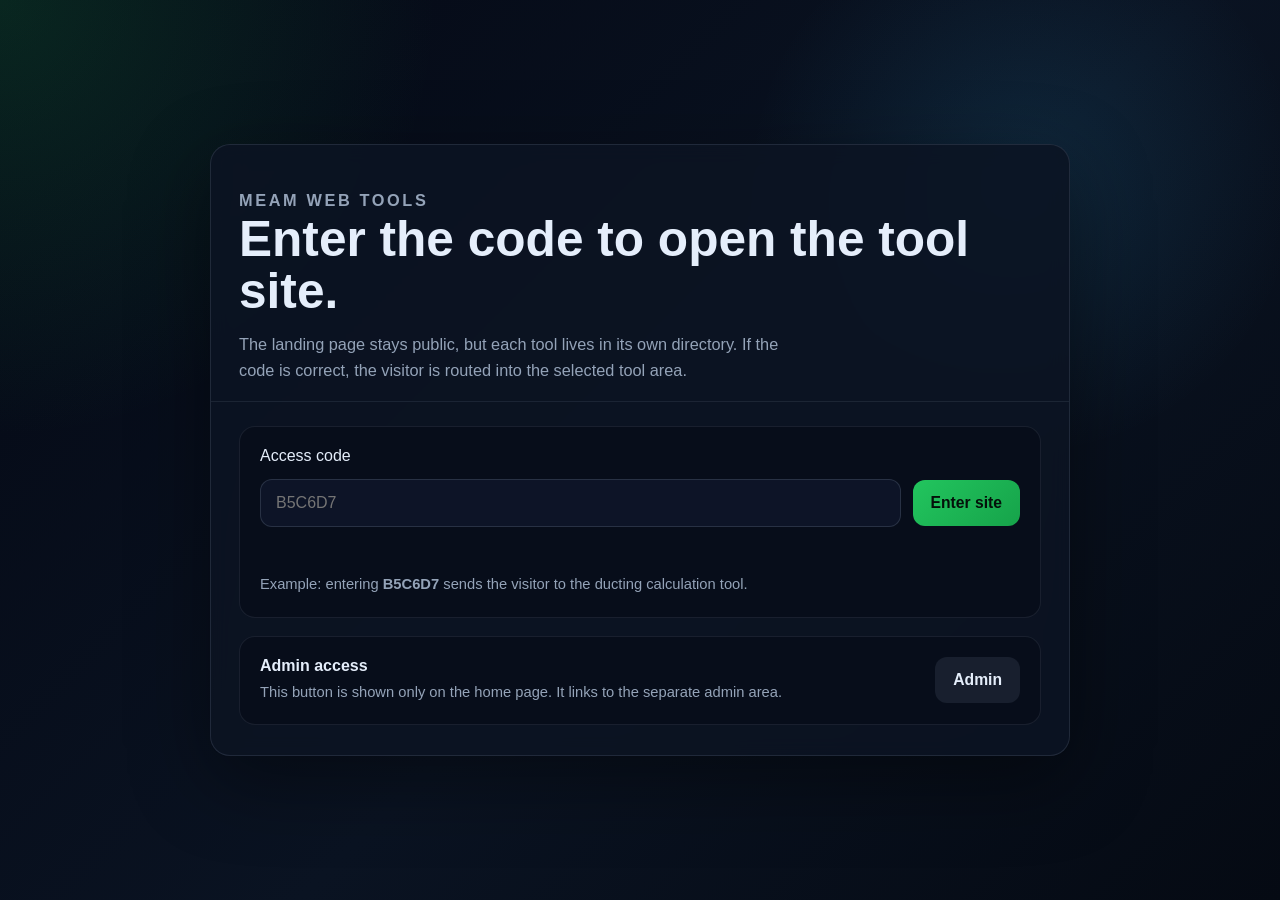
==== tools/ducting-calculation/index.html @ d8ef4f0e "Move inlet estimates to push table" ====
<!doctype html>
<html lang="en">
<head>
  <meta charset="UTF-8" />
  <meta name="viewport" content="width=device-width, initial-scale=1.0" />
  <title>Ducting Calculation | MEAM Web Tools</title>
  <link rel="stylesheet" href="./styles.css" />
</head>
<body>
  <main class="tool-shell" data-app-shell>
    <header class="topbar">
      <div>
        <p class="eyebrow">Industrial magnetron process</p>
        <h1>Ducting Calculation</h1>
      </div>
      <div class="topbar-actions">
        <span class="access-pill" data-access-status>Checking access</span>
        <button class="nav-button" type="button" data-save-calculator>Save</button>
        <button class="nav-button" type="button" data-open-calculator>Open</button>
        <a class="nav-button secondary" href="/">Home</a>
        <a class="nav-button secondary" href="/admin/">Admin</a>
      </div>
    </header>

    <section class="notice" data-access-message>
      Access verification is running.
    </section>

    <section class="workspace-grid" aria-label="Ducting calculation workspace">
      <section class="panel process-panel" aria-labelledby="process-overview-title">
        <div class="panel-header">
          <div>
            <p class="section-label">Live reference</p>
            <h2 id="process-overview-title">Process Overview</h2>
          </div>
          <span class="panel-state">Phase 4</span>
        </div>
        <div class="overview-grid">
          <article class="metric-tile">
            <span class="metric-label">Reference system</span>
            <strong data-default="magnetronCount">200</strong>
            <span>magnetrons</span>
          </article>
          <article class="metric-tile">
            <span class="metric-label">System power</span>
            <strong data-default="systemPowerKw">300</strong>
            <span>kW</span>
          </article>
          <article class="metric-tile">
            <span class="metric-label">Cavity target</span>
            <strong data-default="targetCavityPressurePa">-20</strong>
            <span>Pa</span>
          </article>
          <article class="metric-tile danger">
            <span class="metric-label">Outlet limit</span>
            <strong data-default="maxOutletTemperatureC">50</strong>
            <span>degrees C</span>
          </article>
        </div>
      </section>

      <section class="panel defaults-panel" aria-labelledby="defaults-title">
        <div class="panel-header compact">
          <h2 id="defaults-title">Editable Defaults</h2>
          <button class="small-button" type="button" data-reset-defaults>Reset defaults</button>
        </div>
        <form class="defaults-form" data-defaults-form>
          <label class="input-row">
            <span>Ambient temperature</span>
            <span class="input-control">
              <input data-default-input="ambientTemperatureC" type="number" step="0.1" value="20" />
              <small>degrees C</small>
            </span>
          </label>
          <label class="input-row">
            <span>Outlet temperature limit</span>
            <span class="input-control">
              <input data-default-input="maxOutletTemperatureC" type="number" step="0.1" value="50" />
              <small>degrees C</small>
            </span>
          </label>
          <label class="input-row">
            <span>Target cavity pressure</span>
            <span class="input-control">
              <input data-default-input="targetCavityPressurePa" type="number" step="1" value="-20" />
              <small>Pa</small>
            </span>
          </label>
          <label class="input-row">
            <span>Air density</span>
            <span class="input-control">
              <input data-default-input="airDensityKgM3" type="number" step="0.001" value="1.2" />
              <small>kg/m3</small>
            </span>
          </label>
          <label class="input-row">
            <span>Air heat capacity</span>
            <span class="input-control">
              <input data-default-input="airHeatCapacityKjKgK" type="number" step="0.001" value="1.006" />
              <small>kJ/kgK</small>
            </span>
          </label>
          <label class="input-row">
            <span>Airflow tolerance band</span>
            <span class="input-control">
              <input data-default-input="airflowTolerancePercent" type="number" step="0.5" value="10" />
              <small>%</small>
            </span>
          </label>
          <label class="input-row">
            <span>Outlet fan power default</span>
            <span class="input-control">
              <input data-default-input="extractionFanPowerW" type="number" step="0.1" min="0" value="1850" />
              <small>W/fan</small>
            </span>
          </label>
        </form>
      </section>

      <section class="panel fan-data-panel" aria-labelledby="process-fan-title">
        <div class="panel-header compact">
          <h2 id="process-fan-title">Process Fan Data</h2>
          <div class="panel-actions">
            <button class="small-button" type="button" data-save-process-fan>Save fan</button>
            <button class="small-button" type="button" data-open-process-fan>Open fan</button>
            <span class="panel-state">Chosen fan</span>
          </div>
        </div>
        <form class="defaults-form" data-process-fan-form>
          <label class="input-row wide-form-row">
            <span>Fan model</span>
            <span class="input-control text-control">
              <input data-default-input="processFanModel" type="text" value="IRT/4-450 230/400V50Hz 560/160 VE" />
            </span>
          </label>
          <label class="input-row">
            <span>Workpoint airflow</span>
            <span class="input-control">
              <input data-default-input="processFanWorkpointAirflowM3h" type="number" step="1" min="0" value="2979" />
              <small>m3/h</small>
            </span>
          </label>
          <label class="input-row">
            <span>Static pressure</span>
            <span class="input-control">
              <input data-default-input="processFanStaticPressurePa" type="number" step="1" min="0" value="888" />
              <small>Pa</small>
            </span>
          </label>
          <label class="input-row">
            <span>Input power</span>
            <span class="input-control">
              <input data-default-input="processFanInputPowerKw" type="number" step="0.01" min="0" value="1.85" />
              <small>kW/fan</small>
            </span>
          </label>
          <label class="input-row">
            <span>Nominal frequency</span>
            <span class="input-control">
              <input data-default-input="processFanFrequencyHz" type="number" step="1" min="0" value="50" />
              <small>Hz</small>
            </span>
          </label>
          <label class="input-row">
            <span>Ramp limit</span>
            <span class="input-control">
              <input data-default-input="processFanMaxFrequencyHz" type="number" step="1" min="0" value="60" />
              <small>Hz</small>
            </span>
          </label>
        </form>
      </section>

      <section class="panel magnetron-panel" aria-labelledby="magnetron-title">
        <div class="panel-header compact">
          <h2 id="magnetron-title">Magnetron Cooling Core</h2>
          <span class="panel-state">Phase 4</span>
        </div>
        <div class="cooling-grid">
          <form class="defaults-form" data-magnetron-form>
            <label class="input-row">
              <span>Number of magnetrons</span>
              <span class="input-control">
                <input data-default-input="magnetronCount" type="number" step="1" min="0" value="200" />
                <small>pcs</small>
              </span>
            </label>
            <label class="input-row">
              <span>Fans per magnetron</span>
              <span class="input-control">
                <input data-default-input="fansPerMagnetron" type="number" step="1" min="0" value="1" />
                <small>pcs</small>
              </span>
            </label>
            <label class="input-row">
              <span>Total system power</span>
              <span class="input-control">
                <input data-default-input="systemPowerKw" type="number" step="1" min="0" value="300" />
                <small>kW</small>
              </span>
            </label>
            <label class="input-row important">
              <span>Total heat load to cooling air</span>
              <span class="input-control">
                <input data-default-input="heatLoadKw" type="number" step="1" min="0" value="0" />
                <small>kW</small>
              </span>
            </label>
            <label class="input-row important">
              <span>Calculation mode</span>
              <span class="input-control mode-control">
                <select data-default-input="calculationMode">
                  <option value="validateTarget">Validate target airflow</option>
                  <option value="sizeRequired">Size required airflow</option>
                </select>
              </span>
            </label>
            <label class="input-row">
              <span>Target airflow per magnetron</span>
              <span class="input-control">
                <input data-default-input="targetAirflowPerMagnetronM3h" type="number" step="0.1" min="0" value="57.5" />
                <small>m3/h</small>
              </span>
            </label>
          </form>

          <div class="cooling-results" aria-label="Magnetron cooling results">
            <div class="section-row">
              <strong>Required total magnetron airflow</strong>
              <span><output data-cooling-output="activeTotalAirflowM3h">0</output> m3/h</span>
            </div>
            <div class="section-row">
              <strong>Required airflow per magnetron</strong>
              <span><output data-cooling-output="activeAirflowPerMagnetronM3h">0</output> m3/h</span>
            </div>
            <div class="section-row">
              <strong>Heat load per magnetron (calculated)</strong>
              <span><output data-cooling-output="heatLoadPerMagnetronKw">0</output> kW</span>
            </div>
            <div class="section-row">
              <strong>Total magnetron fan power</strong>
              <span><output data-cooling-output="totalFanPowerKw">0</output> kW</span>
            </div>
            <div class="section-row">
              <strong>Calculated outlet air temperature</strong>
              <span><output data-cooling-output="outletTemperatureC">20</output> degrees C</span>
            </div>
            <div class="section-row" data-required-airflow-row>
              <strong>Required airflow per magnetron</strong>
              <span><output data-cooling-output="requiredAirflowPerMagnetronM3h">0</output> m3/h</span>
            </div>
            <div class="reference-grid" aria-label="Editable fan reference values">
              <label class="input-row compact-row">
                <span>Measured min</span>
                <span class="input-control compact-control">
                  <input data-default-input="measuredFanAirflowMinM3h" type="number" step="0.1" min="0" value="45" />
                  <small>m3/h</small>
                </span>
              </label>
              <label class="input-row compact-row">
                <span>Measured max</span>
                <span class="input-control compact-control">
                  <input data-default-input="measuredFanAirflowMaxM3h" type="number" step="0.1" min="0" value="70" />
                  <small>m3/h</small>
                </span>
              </label>
              <label class="input-row compact-row">
                <span>Restricted flow</span>
                <span class="input-control compact-control">
                  <input data-default-input="restrictedFanAirflowM3h" type="number" step="0.1" min="0" value="50" />
                  <small>m3/h</small>
                </span>
              </label>
              <label class="input-row compact-row wide-row">
                <span>Freeflow rating</span>
                <span class="input-control compact-control">
                  <input data-default-input="fanFreeflowM3h" type="number" step="0.1" min="0" value="198.1" />
                  <small>m3/h</small>
                </span>
              </label>
              <label class="input-row compact-row">
                <span>Power per fan</span>
                <span class="input-control compact-control">
                  <input data-default-input="fanPowerW" type="number" step="0.1" min="0" value="0" />
                  <small>W</small>
                </span>
              </label>
              <label class="input-row compact-row">
                <span>Restriction loss</span>
                <span class="input-control compact-control">
                  <input data-default-input="restrictionPressureLossPa" type="number" step="1" min="0" value="50" />
                  <small>Pa</small>
                </span>
              </label>
              <label class="input-row compact-row">
                <span>Filter holes</span>
                <span class="input-control compact-control">
                  <input data-default-input="restrictionHoleCount" type="number" step="1" min="0" value="40" />
                  <small>pcs</small>
                </span>
              </label>
              <label class="input-row compact-row">
                <span>Hole width</span>
                <span class="input-control compact-control">
                  <input data-default-input="restrictionHoleWidthMm" type="number" step="0.1" min="0" value="9" />
                  <small>mm</small>
                </span>
              </label>
              <label class="input-row compact-row">
                <span>Hole height</span>
                <span class="input-control compact-control">
                  <input data-default-input="restrictionHoleHeightMm" type="number" step="0.1" min="0" value="9" />
                  <small>mm</small>
                </span>
              </label>
            </div>
          </div>
        </div>
      </section>

      <section class="panel push-panel" aria-labelledby="push-title">
        <div class="panel-header compact">
          <h2 id="push-title">Push Inlets</h2>
          <span class="panel-state">Phase 5</span>
        </div>
        <div class="split-grid">
          <form class="defaults-form" data-push-form>
            <label class="input-row">
              <span>Number of push inlets</span>
              <span class="input-control">
                <input data-default-input="pushInletCount" type="number" step="1" min="0" value="3" />
                <small>pcs</small>
              </span>
            </label>
            <label class="input-row">
              <span>Fan data flow @ ref P</span>
              <span class="input-control">
                <input data-default-input="pushAirflowPerInletM3h" data-process-fan-derived="airflow" type="number" step="1" min="0" value="2979" />
                <small>m3/h</small>
              </span>
            </label>
            <label class="input-row">
              <span>Fan data power @ ref P</span>
              <span class="input-control">
                <input data-default-input="pushInletFanPowerW" data-process-fan-derived="power" type="number" step="0.1" min="0" value="1850" />
                <small>W/fan</small>
              </span>
            </label>
            <label class="input-row">
              <span>Fan data pressure</span>
              <span class="input-control">
                <input data-default-input="processFanStaticPressurePa" type="number" step="1" min="0" value="888" />
                <small>Pa</small>
              </span>
            </label>
            <label class="input-row">
              <span>Inlet temperature</span>
              <span class="input-control">
                <input data-default-input="pushInletTemperatureC" type="number" step="0.1" value="20" />
                <small>degrees C</small>
              </span>
            </label>
            <label class="input-row important">
              <span>DeltaP after inlets</span>
              <span class="input-control">
                <input data-default-input="pushInletDeltaPPa" type="number" step="1" value="-5" />
                <small>Pa</small>
              </span>
            </label>
          </form>
          <div class="section-stack" aria-label="Push inlet results">
            <div class="section-row">
              <strong>Fan data total flow</strong>
              <span><output data-push-output="totalPushAirflowM3h">0</output> m3/h</span>
            </div>
            <div class="section-row estimate-row">
              <strong>50 Hz curve flow per fan *</strong>
              <span><output data-push-output="curveFlowPerInletAt50HzM3h">0</output> m3/h</span>
            </div>
            <div class="section-row estimate-row">
              <strong>50 Hz curve capacity *</strong>
              <span><output data-push-output="totalCurvePushAirflowAt50HzM3h">0</output> m3/h</span>
            </div>
            <div class="section-row estimate-row">
              <strong>Needed flow per inlet *</strong>
              <span><output data-cavity-output="indicativeInletFlowPerFanM3h">0</output> m3/h</span>
            </div>
            <div class="section-row estimate-row">
              <strong>Indicative inlet VFD setting *</strong>
              <span><output data-cavity-output="indicativeInletFrequencyHz">0</output> Hz</span>
            </div>
            <div class="section-row estimate-row">
              <strong>Controlled push flow *</strong>
              <span><output data-cavity-output="indicativeInletFlowAtFrequencyM3h">0</output> m3/h</span>
            </div>
            <div class="section-row estimate-row" data-flow-delta-row>
              <strong>Controlled minus magnetron *</strong>
              <span><output data-cavity-output="pushMagnetronFlowDeltaM3h">0</output> m3/h</span>
            </div>
            <div class="section-row">
              <strong>Total push fan power</strong>
              <span><output data-push-output="totalPushFanPowerKw">0</output> kW</span>
            </div>
            <div class="section-row" data-push-pressure-row>
              <strong>Pressure after inlets</strong>
              <span><output data-push-output="pushInletDeltaPPa">-5</output> Pa</span>
            </div>
            <div class="section-row">
              <strong>Inlet temperature</strong>
              <span><output data-push-output="pushInletTemperatureC">20</output> degrees C</span>
            </div>
          </div>
        </div>
      </section>

      <section class="panel cavity-panel" aria-labelledby="cavity-title">
        <div class="panel-header compact">
          <h2 id="cavity-title">Cavity Balance</h2>
          <span class="panel-state">Phase 6</span>
        </div>
        <div class="split-grid">
          <form class="defaults-form" data-cavity-form>
            <label class="input-row important">
              <span>Wanted cavity pressure</span>
              <span class="input-control">
                <input data-default-input="targetCavityPressurePa" type="number" step="1" value="-20" />
                <small>Pa</small>
              </span>
            </label>
            <label class="input-row">
              <span>Cavity length</span>
              <span class="input-control">
                <input data-default-input="cavityLengthM" type="number" step="0.1" min="0" value="20" />
                <small>m</small>
              </span>
            </label>
            <label class="input-row">
              <span>Cavity width</span>
              <span class="input-control">
                <input data-default-input="cavityWidthM" type="number" step="0.1" min="0" value="1.2" />
                <small>m</small>
              </span>
            </label>
            <label class="input-row">
              <span>Cavity height</span>
              <span class="input-control">
                <input data-default-input="cavityHeightM" type="number" step="0.1" min="0" value="0.8" />
                <small>m</small>
              </span>
            </label>
            <label class="input-row important">
              <span>Magnetron air open L</span>
              <span class="input-control">
                <input data-default-input="magnetronAirOpeningLengthM" type="number" step="0.01" min="0" value="1" />
                <small>m</small>
              </span>
            </label>
            <label class="input-row important">
              <span>Magnetron air open W</span>
              <span class="input-control">
                <input data-default-input="magnetronAirOpeningWidthM" type="number" step="0.01" min="0" value="0.2" />
                <small>m</small>
              </span>
            </label>
            <label class="input-row">
              <span>Max opening velocity</span>
              <span class="input-control">
                <input data-default-input="maxMagnetronOpeningVelocityMs" type="number" step="0.1" min="0" value="6" />
                <small>m/s</small>
              </span>
            </label>
          </form>
          <div class="section-stack" aria-label="Cavity balance results">
            <div class="section-row">
              <strong>Serial cavity airflow</strong>
              <span><output data-cavity-output="serialCavityAirflowM3h">0</output> m3/h</span>
            </div>
            <div class="section-row">
              <strong>Magnetron airflow</strong>
              <span><output data-cavity-output="magnetronAirflowM3h">0</output> m3/h</span>
            </div>
            <div class="section-row">
              <strong>Cavity volume</strong>
              <span><output data-cavity-output="cavityVolumeM3">0</output> m3</span>
            </div>
            <div class="section-row" data-cavity-pressure-row>
              <strong>Target cavity pressure</strong>
              <span><output data-cavity-output="targetCavityPressurePa">-20</output> Pa</span>
            </div>
            <div class="section-row" data-opening-area-row>
              <strong>Opening area / required</strong>
              <span><output data-cavity-output="magnetronAirOpeningAreaM2">0</output> / <output data-cavity-output="requiredOpeningAreaM2">0</output> m2</span>
            </div>
            <div class="section-row">
              <strong>Opening velocity</strong>
              <span><output data-cavity-output="openingVelocityMs">0</output> m/s</span>
            </div>
          </div>
        </div>
      </section>

      <aside class="panel results-panel" aria-labelledby="results-title">
        <div class="panel-header compact">
          <h2 id="results-title">Results And Warnings</h2>
          <span class="panel-state">Live cooling</span>
        </div>
        <div class="status-board">
          <div class="status-line neutral">
            <span>Access</span>
            <strong data-access-summary>Pending</strong>
          </div>
          <div class="status-line neutral" data-cooling-status-line>
            <span>Magnetron outlet</span>
            <strong data-cooling-status>Not calculated</strong>
          </div>
          <div class="status-line neutral" data-cavity-status-line>
            <span>Cavity pressure</span>
            <strong data-cavity-status>Not calculated</strong>
          </div>
          <div class="status-line neutral" data-push-status-line>
            <span>Push inlets</span>
            <strong data-push-status>Not calculated</strong>
          </div>
          <div class="status-line neutral">
            <span>Extraction balance</span>
            <strong>Not calculated</strong>
          </div>
        </div>
        <p class="panel-note">
          Magnetron cooling is calculated from editable heat load, airflow, ambient temperature, and outlet temperature limit.
        </p>
        <p class="panel-note estimate-note">* Italic values are estimates. Real fan speed is controlled by PLC PID targeting approximately -2 to -10 Pa.</p>
        <ul class="warning-list" data-cooling-warnings></ul>
        <ul class="warning-list" data-push-warnings></ul>
        <ul class="warning-list" data-cavity-warnings></ul>
      </aside>
    </section>
  </main>

  <script type="module" src="./app.js?v=push-clarity"></script>
</body>
</html>
---- tools/ducting-calculation/styles.css ----
:root {
  color-scheme: light;
  --bg: #c9c9c9;
  --surface: #eeeeee;
  --surface-strong: #d8d8d8;
  --surface-soft: #e9edf2;
  --line: #9b9b9b;
  --line-strong: #737373;
  --text: #101820;
  --muted: #3f4b56;
  --quiet: #65717d;
  --accent: #1f5f9f;
  --accent-strong: #174a80;
  --good: #1f7a3d;
  --warning: #b36b00;
  --danger: #b42318;
  --shadow: rgba(0, 0, 0, 0.1);
}

* {
  box-sizing: border-box;
}

body {
  margin: 0;
  min-width: 1280px;
  min-height: 100vh;
  font-family: Segoe UI, Tahoma, Geneva, Verdana, sans-serif;
  color: var(--text);
  background: var(--bg);
  font-size: 13px;
}

a {
  color: inherit;
}

.tool-shell {
  width: min(100%, 1920px);
  min-height: 100vh;
  margin: 0 auto;
  padding: 6px;
}

.topbar {
  display: flex;
  align-items: center;
  justify-content: space-between;
  gap: 24px;
  min-height: 48px;
  padding: 8px 10px;
  background: #bcbcbc;
  border: 1px solid #878787;
  border-radius: 2px;
  box-shadow: none;
}

.eyebrow,
.section-label {
  margin: 0 0 6px;
  color: #263747;
  font-size: 0.68rem;
  font-weight: 700;
  letter-spacing: 0;
  text-transform: uppercase;
}

h1,
h2 {
  margin: 0;
  line-height: 1.1;
}

h1 {
  font-size: 1.28rem;
  letter-spacing: 0;
}

h2 {
  font-size: 0.9rem;
}

.topbar-actions {
  display: flex;
  align-items: center;
  gap: 10px;
}

.panel-actions {
  display: flex;
  align-items: center;
  gap: 5px;
}

.access-pill,
.nav-button,
.small-button,
.panel-state {
  min-height: 36px;
  display: inline-flex;
  align-items: center;
  justify-content: center;
  border-radius: 2px;
  font-size: 0.78rem;
  font-weight: 700;
  white-space: nowrap;
}

.access-pill {
  padding: 0 13px;
  color: #0d3d1f;
  background: #d7eadc;
  border: 1px solid #6ba979;
}

.access-pill.locked {
  color: #6b1510;
  background: #ead1ce;
  border-color: #b57a74;
}

.nav-button {
  min-width: 92px;
  padding: 0 14px;
  text-decoration: none;
  color: var(--text);
  background: #e7e7e7;
  border: 1px solid #8b8b8b;
  cursor: pointer;
}

.nav-button:hover {
  background: #f5f5f5;
  border-color: #5f5f5f;
}

.small-button {
  min-height: 32px;
  padding: 0 12px;
  color: var(--text);
  background: #e7e7e7;
  border: 1px solid #8b8b8b;
  cursor: pointer;
}

.small-button:hover {
  background: #f5f5f5;
  border-color: #5f5f5f;
}

.notice {
  margin-top: 4px;
  padding: 5px 8px;
  color: #173a5c;
  background: #e2e8ef;
  border: 1px solid #9aa8b6;
  border-radius: 2px;
}

.notice.warning {
  color: #6b1510;
  background: #ead1ce;
  border-color: #b57a74;
}

.workspace-grid {
  display: grid;
  grid-template-columns: minmax(300px, 0.78fr) minmax(330px, 0.86fr) minmax(610px, 1.58fr) minmax(280px, 0.62fr);
  grid-auto-rows: auto;
  gap: 6px;
  margin-top: 6px;
}

.panel {
  min-width: 0;
  padding: 0;
  background: var(--surface);
  border: 1px solid var(--line);
  border-radius: 2px;
  box-shadow: none;
}

.process-panel {
  grid-column: 1 / 4;
  grid-row: 1;
}

.defaults-panel {
  grid-column: 1;
  grid-row: 2;
}

.fan-data-panel {
  grid-column: 2;
  grid-row: 2;
}

.push-panel {
  grid-column: 3;
  grid-row: 2;
}

.magnetron-panel {
  grid-column: 1 / 3;
  grid-row: 3;
}

.cavity-panel {
  grid-column: 3;
  grid-row: 3;
}

.results-panel {
  grid-column: 4;
  grid-row: 1 / 4;
}

.panel-header {
  display: flex;
  align-items: flex-start;
  justify-content: space-between;
  gap: 12px;
  margin-bottom: 0;
  min-height: 25px;
  padding: 3px 7px;
  background: var(--surface-strong);
  border-bottom: 1px solid var(--line);
}

.panel-header.compact {
  align-items: center;
}

.panel-state {
  min-height: 22px;
  padding: 0 8px;
  color: #123a5c;
  background: #dbe6f0;
  border: 1px solid #8ea7bd;
}

.panel-state.warning {
  color: #6c3d00;
  background: #efe1c7;
  border-color: #b88b45;
}

.overview-grid {
  display: grid;
  grid-template-columns: repeat(4, minmax(130px, 1fr));
  gap: 1px;
  padding: 1px;
  background: var(--line);
}

.metric-tile {
  min-height: 58px;
  padding: 6px;
  background: #eef2f6;
  border: 0;
  border-radius: 0;
}

.metric-tile.danger {
  box-shadow: inset 0 -2px 0 #b42318;
}

.metric-label,
.definition-list dt,
.section-row span,
.panel-note {
  color: var(--muted);
}

.metric-label {
  display: block;
  margin-bottom: 4px;
  font-size: 0.78rem;
  font-weight: 700;
  text-transform: uppercase;
  letter-spacing: 0.08em;
}

.metric-tile strong {
  display: block;
  font-size: 1.18rem;
  line-height: 1;
}

.metric-tile span:last-child {
  display: block;
  margin-top: 4px;
  color: var(--quiet);
}

.definition-list,
.defaults-form {
  display: grid;
  gap: 1px;
  margin: 0;
  padding: 1px;
  background: var(--line);
}

.definition-list div,
.input-row,
.section-row,
.status-line {
  display: flex;
  justify-content: space-between;
  gap: 10px;
  padding: 3px 7px;
  background: #eef2f6;
  border: 0;
  border-radius: 0;
  box-shadow: none;
}

.definition-list dt,
.definition-list dd {
  margin: 0;
}

.definition-list dd,
.section-row strong,
.status-line strong {
  text-align: right;
}

.input-row {
  align-items: center;
  color: var(--muted);
  font-size: 0.82rem;
}

.input-row.important {
  box-shadow: inset 3px 0 0 var(--accent);
}

.input-control {
  display: grid;
  grid-template-columns: minmax(82px, 108px) minmax(52px, auto);
  align-items: center;
  gap: 6px;
  color: var(--quiet);
}

.input-control input,
.input-control select {
  width: 100%;
  height: 21px;
  padding: 0 9px;
  color: #101820;
  background: #ffffff;
  border: 1px solid #8c8c8c;
  border-radius: 1px;
  font: inherit;
  text-align: right;
}

.input-control select {
  text-align: left;
}

.mode-control {
  grid-template-columns: minmax(150px, 1fr);
}

.text-control {
  grid-template-columns: minmax(210px, 1fr);
}

.wide-form-row {
  grid-column: 1 / -1;
}

.input-control input:focus,
.input-control select:focus {
  outline: none;
  border-color: #1f5f9f;
  box-shadow: inset 0 0 0 1px #1f5f9f;
}

.input-control small {
  color: var(--quiet);
  white-space: nowrap;
}

.cooling-grid {
  display: grid;
  grid-template-columns: minmax(250px, 0.78fr) minmax(330px, 1fr);
  gap: 6px;
  padding: 6px;
}

.split-grid {
  display: grid;
  grid-template-columns: minmax(270px, 0.9fr) minmax(300px, 1fr);
  gap: 6px;
  padding: 6px;
}

.cooling-results {
  display: grid;
  gap: 1px;
  align-content: start;
  background: var(--line);
  padding: 1px;
}

output {
  font: inherit;
  font-weight: 800;
  color: var(--text);
}

.reference-grid {
  display: grid;
  grid-template-columns: repeat(2, minmax(150px, 1fr));
  gap: 1px;
  margin-top: 0;
  background: var(--line);
  padding: 1px;
}

.compact-row {
  min-height: 32px;
  padding: 4px 6px;
}

.wide-row {
  grid-column: span 2;
}

.compact-control {
  grid-template-columns: minmax(58px, 76px) minmax(42px, auto);
}

.conversion-control {
  grid-template-columns: minmax(80px, 96px) minmax(140px, auto);
}

.section-stack,
.status-board {
  display: grid;
  gap: 1px;
  padding: 1px;
  background: var(--line);
}

.section-row {
  align-items: center;
}

.section-row span {
  max-width: 260px;
  text-align: right;
}

.status-line {
  align-items: center;
}

.status-line.neutral {
  box-shadow: inset 4px 0 0 var(--line-strong);
}

.status-line.pass {
  box-shadow: inset 4px 0 0 var(--good);
}

.status-line.warning {
  box-shadow: inset 4px 0 0 var(--warning);
}

.status-line.fail {
  box-shadow: inset 4px 0 0 var(--danger);
}

.section-row.over-target output,
.section-row.over-target span {
  color: var(--danger);
  font-weight: 800;
}

.estimate-row,
.estimate-row output,
.estimate-note {
  font-style: italic;
}

.warning-list {
  display: grid;
  gap: 1px;
  margin: 6px;
  padding: 0;
  list-style: none;
}

.warning-list li {
  padding: 10px 12px;
  color: #6c3d00;
  background: #efe1c7;
  border: 1px solid #b88b45;
  border-radius: 2px;
}

.warning-list li.fail {
  color: #6b1510;
  background: #ead1ce;
  border-color: #b57a74;
}

.panel-note {
  margin: 8px;
  line-height: 1.55;
}

@media (min-width: 2200px) {
  .tool-shell {
    width: min(100%, 2280px);
  }

  .workspace-grid {
    grid-template-columns: minmax(330px, 0.78fr) minmax(360px, 0.86fr) minmax(720px, 1.58fr) minmax(310px, 0.62fr);
  }
}

@media (max-width: 1500px) {
  body {
    min-width: 1180px;
  }

  .workspace-grid {
    grid-template-columns: minmax(540px, 1fr) minmax(360px, 0.7fr);
  }

  .panel-large,
  .results-panel {
    grid-column: auto;
    grid-row: auto;
  }
}
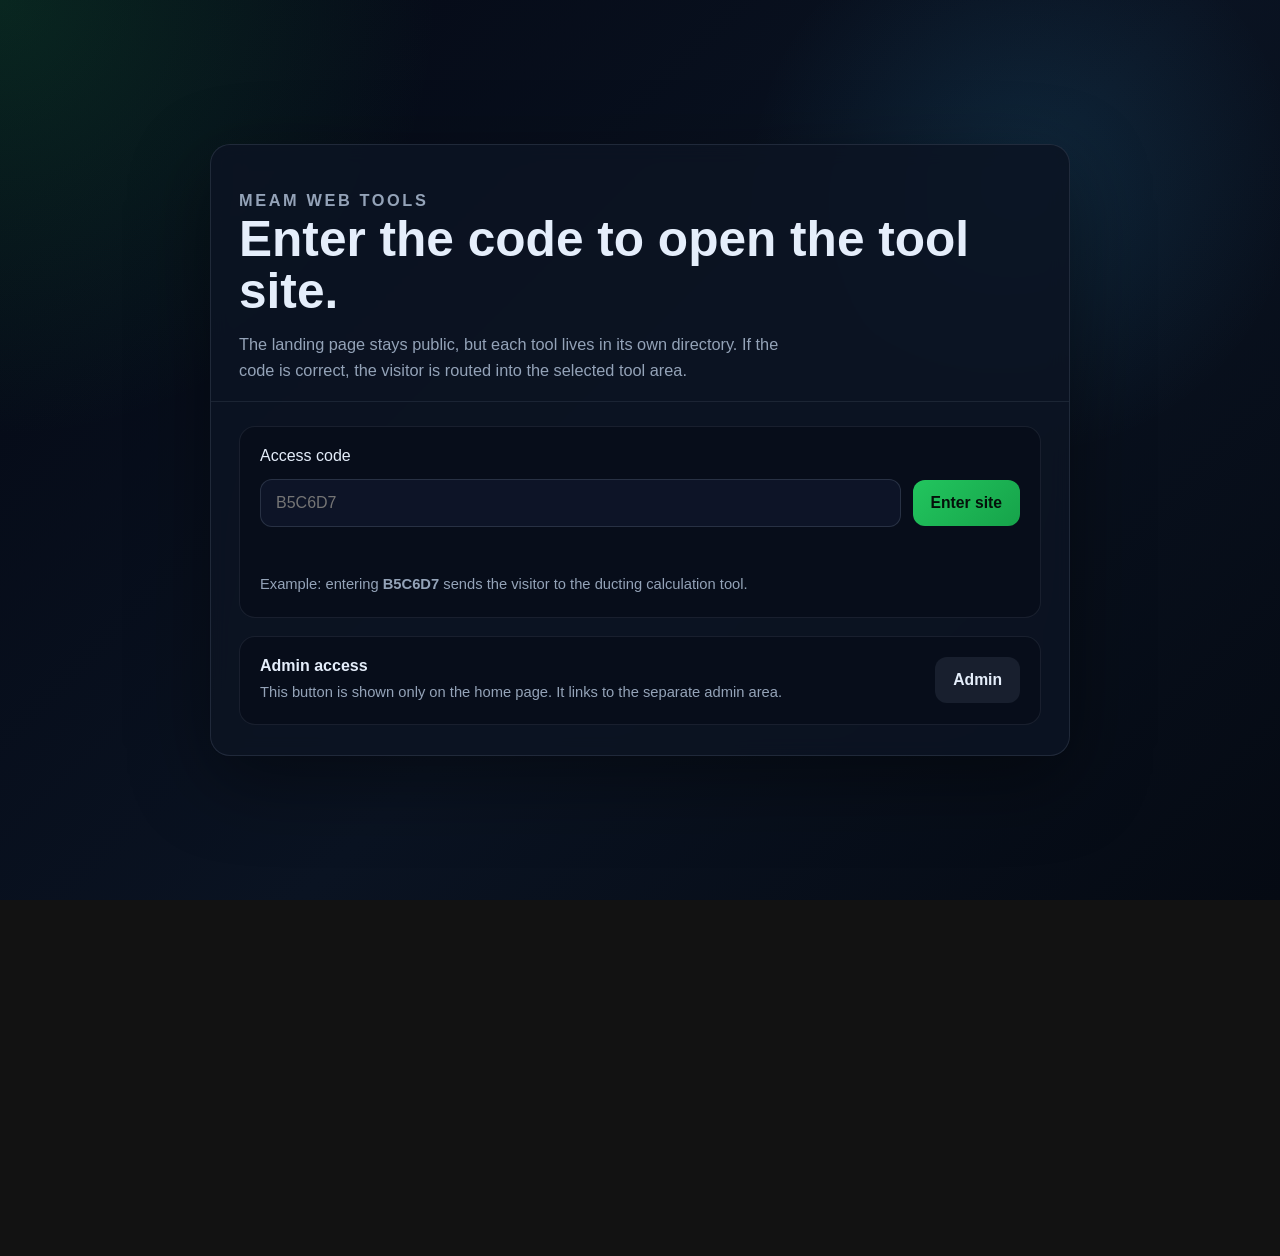
==== commit b25a0451: "Revise push inlet control summary" ====
--- a/tools/ducting-calculation/index.html
+++ b/tools/ducting-calculation/index.html
@@ -360,6 +360,13 @@
                 <small>degrees C</small>
               </span>
             </label>
+            <label class="input-row">
+              <span>Inlet rel humidity</span>
+              <span class="input-control">
+                <input data-default-input="pushInletRelativeHumidityPercent" type="number" step="1" min="0" max="100" value="80" />
+                <small>%</small>
+              </span>
+            </label>
             <label class="input-row important">
               <span>DeltaP after inlets</span>
               <span class="input-control">
@@ -369,17 +376,9 @@
             </label>
           </form>
           <div class="section-stack" aria-label="Push inlet results">
-            <div class="section-row">
-              <strong>Fan data total flow</strong>
-              <span><output data-push-output="totalPushAirflowM3h">0</output> m3/h</span>
-            </div>
             <div class="section-row estimate-row">
-              <strong>50 Hz curve flow per fan *</strong>
-              <span><output data-push-output="curveFlowPerInletAt50HzM3h">0</output> m3/h</span>
-            </div>
-            <div class="section-row estimate-row">
-              <strong>50 Hz curve capacity *</strong>
-              <span><output data-push-output="totalCurvePushAirflowAt50HzM3h">0</output> m3/h</span>
+              <strong>Total required flow *</strong>
+              <span><output data-cavity-output="requiredPushAirflowM3h">0</output> m3/h</span>
             </div>
             <div class="section-row estimate-row">
               <strong>Needed flow per inlet *</strong>
@@ -389,17 +388,13 @@
               <strong>Indicative inlet VFD setting *</strong>
               <span><output data-cavity-output="indicativeInletFrequencyHz">0</output> Hz</span>
             </div>
+            <div class="section-row estimate-row" data-flow-delta-row>
+              <strong>Delta flow inlets-magnetrons *</strong>
+              <span><output data-cavity-output="pushMagnetronFlowDeltaM3h">0</output> m3/h</span>
+            </div>
             <div class="section-row estimate-row">
-              <strong>Controlled push flow *</strong>
-              <span><output data-cavity-output="indicativeInletFlowAtFrequencyM3h">0</output> m3/h</span>
-            </div>
-            <div class="section-row estimate-row" data-flow-delta-row>
-              <strong>Controlled minus magnetron *</strong>
-              <span><output data-cavity-output="pushMagnetronFlowDeltaM3h">0</output> m3/h</span>
-            </div>
-            <div class="section-row">
-              <strong>Total push fan power</strong>
-              <span><output data-push-output="totalPushFanPowerKw">0</output> kW</span>
+              <strong>Total push fan power indicative *</strong>
+              <span><output data-cavity-output="indicativePushFanPowerKw">0</output> kW</span>
             </div>
             <div class="section-row" data-push-pressure-row>
               <strong>Pressure after inlets</strong>
@@ -408,6 +403,10 @@
             <div class="section-row">
               <strong>Inlet temperature</strong>
               <span><output data-push-output="pushInletTemperatureC">20</output> degrees C</span>
+            </div>
+            <div class="section-row">
+              <strong>Inlet rel humidity</strong>
+              <span><output data-push-output="pushInletRelativeHumidityPercent">80</output>%</span>
             </div>
           </div>
         </div>
@@ -537,6 +536,6 @@
     </section>
   </main>
 
-  <script type="module" src="./app.js?v=push-clarity"></script>
+  <script type="module" src="./app.js?v=push-rows"></script>
 </body>
 </html>
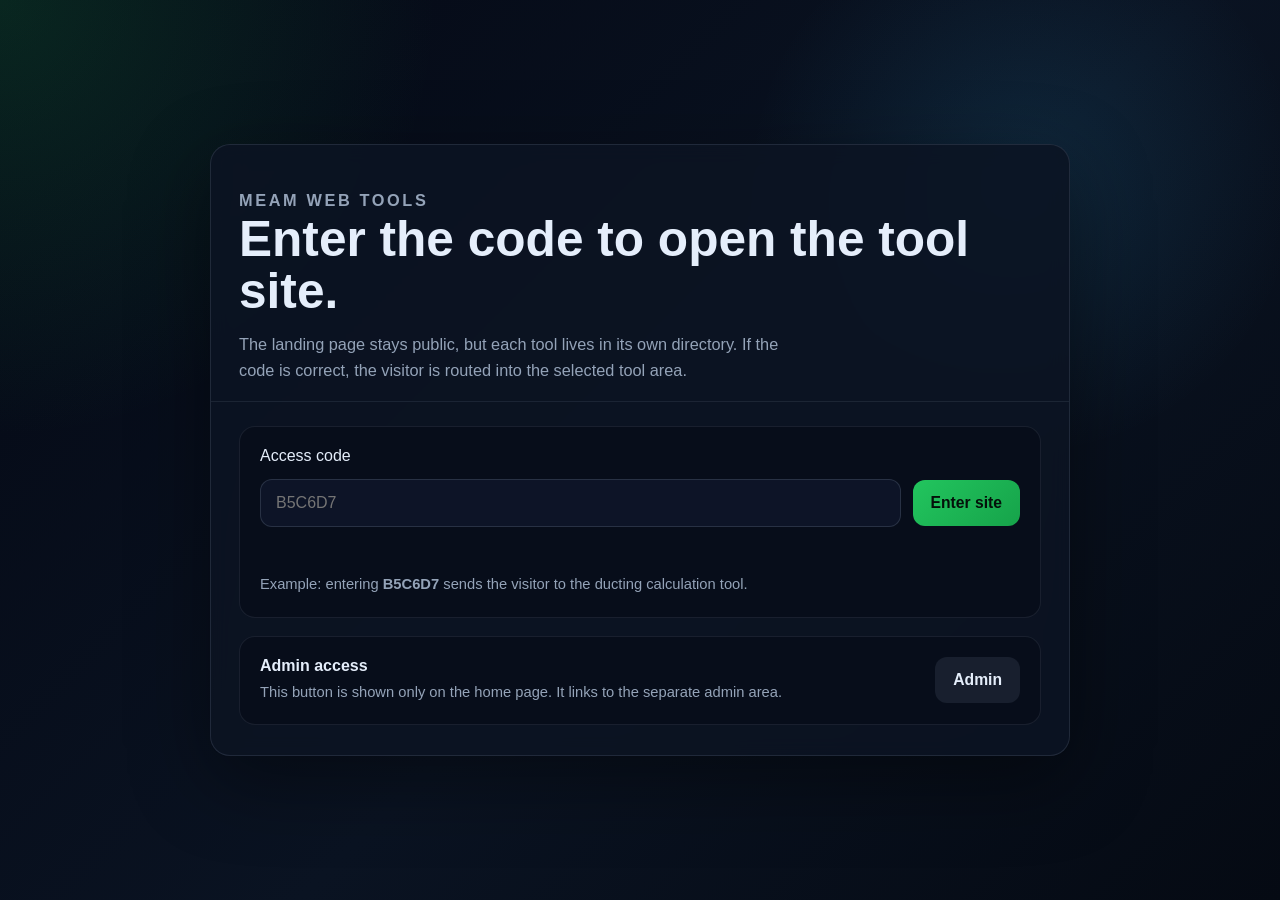
==== commit 7cdbca00: "Add extraction humidity control" ====
--- a/tools/ducting-calculation/index.html
+++ b/tools/ducting-calculation/index.html
@@ -520,9 +520,9 @@
             <span>Push inlets</span>
             <strong data-push-status>Not calculated</strong>
           </div>
-          <div class="status-line neutral">
+          <div class="status-line neutral" data-extraction-status-line>
             <span>Extraction balance</span>
-            <strong>Not calculated</strong>
+            <strong data-extraction-status>Not calculated</strong>
           </div>
         </div>
         <p class="panel-note">
@@ -532,10 +532,133 @@
         <ul class="warning-list" data-cooling-warnings></ul>
         <ul class="warning-list" data-push-warnings></ul>
         <ul class="warning-list" data-cavity-warnings></ul>
+        <ul class="warning-list" data-extraction-warnings></ul>
       </aside>
+
+      <section class="panel extraction-panel" aria-labelledby="extraction-title">
+        <div class="panel-header compact">
+          <h2 id="extraction-title">Extraction Control</h2>
+          <span class="panel-state">Phase 7</span>
+        </div>
+        <div class="extraction-grid">
+          <form class="defaults-form" data-extraction-form>
+            <label class="input-row">
+              <span>Extraction fans</span>
+              <span class="input-control">
+                <input data-default-input="extractionFanCount" type="number" step="1" min="0" value="3" />
+                <small>pcs</small>
+              </span>
+            </label>
+            <label class="input-row">
+              <span>Fan data flow @ ref P</span>
+              <span class="input-control">
+                <input data-default-input="extractionAirflowPerFanM3h" type="number" step="1" min="0" value="2979" />
+                <small>m3/h</small>
+              </span>
+            </label>
+            <label class="input-row">
+              <span>Fan data power @ ref P</span>
+              <span class="input-control">
+                <input data-default-input="extractionFanPowerW" type="number" step="0.1" min="0" value="1850" />
+                <small>W/fan</small>
+              </span>
+            </label>
+            <label class="input-row important">
+              <span>Fan static pressure</span>
+              <span class="input-control">
+                <input data-default-input="extractionStaticPressurePa" type="number" step="1" min="0" value="888" />
+                <small>Pa</small>
+              </span>
+            </label>
+            <label class="input-row">
+              <span>Fan grouping</span>
+              <span class="input-control text-control">
+                <input data-default-input="extractionFanGroupLabel" type="text" value="All extraction fans" />
+              </span>
+            </label>
+            <label class="input-row important">
+              <span>Control mode</span>
+              <span class="input-control mode-control">
+                <select data-default-input="extractionControlMode">
+                  <option value="humidityTemperature">Humidity + temperature</option>
+                  <option value="humidity">Humidity based</option>
+                  <option value="temperature">Temperature based</option>
+                  <option value="fixed">Fixed airflow</option>
+                </select>
+              </span>
+            </label>
+            <label class="input-row important">
+              <span>Extraction temperature</span>
+              <span class="input-control">
+                <input data-default-input="extractionTemperatureC" type="number" step="0.1" value="45" />
+                <small>degrees C</small>
+              </span>
+            </label>
+            <label class="input-row important">
+              <span>Absolute moisture</span>
+              <span class="input-control">
+                <input data-default-input="extractionAbsoluteMoistureGKg" type="number" step="1" min="0" value="80" />
+                <small>g/kg</small>
+              </span>
+            </label>
+            <label class="input-row">
+              <span>Air pressure</span>
+              <span class="input-control">
+                <input data-default-input="extractionAirPressurePa" type="number" step="100" min="1" value="101325" />
+                <small>Pa</small>
+              </span>
+            </label>
+            <label class="input-row">
+              <span>Control margin</span>
+              <span class="input-control">
+                <input data-default-input="extractionControlMarginPercent" type="number" step="1" min="0" value="10" />
+                <small>%</small>
+              </span>
+            </label>
+          </form>
+          <div class="section-stack" aria-label="Extraction control results">
+            <div class="section-row estimate-row">
+              <strong>Dry-air target *</strong>
+              <span><output data-extraction-output="dryAirflowTargetM3h">0</output> m3/h</span>
+            </div>
+            <div class="section-row estimate-row">
+              <strong>Calculated relative humidity *</strong>
+              <span><output data-extraction-output="calculatedRelativeHumidityPercent">0</output>%</span>
+            </div>
+            <div class="section-row estimate-row">
+              <strong>Humid-air volume factor *</strong>
+              <span><output data-extraction-output="humidAirVolumeFactor">0</output>x</span>
+            </div>
+            <div class="section-row estimate-row">
+              <strong>Corrected wet-air volume *</strong>
+              <span><output data-extraction-output="correctedWetAirVolumeFlowM3h">0</output> m3/h</span>
+            </div>
+            <div class="section-row estimate-row">
+              <strong>Required wet flow per fan *</strong>
+              <span><output data-extraction-output="requiredWetFlowPerFanM3h">0</output> m3/h</span>
+            </div>
+            <div class="section-row estimate-row">
+              <strong>50 Hz fan capacity *</strong>
+              <span><output data-extraction-output="totalExtractionCapacityAt50HzM3h">0</output> m3/h</span>
+            </div>
+            <div class="section-row estimate-row" data-extraction-frequency-row>
+              <strong>Indicative extraction VFD *</strong>
+              <span><output data-extraction-output="indicativeExtractionFrequencyHz">0</output> Hz</span>
+            </div>
+            <div class="section-row estimate-row">
+              <strong>Indicative fan power *</strong>
+              <span><output data-extraction-output="indicativeExtractionFanPowerKw">0</output> kW</span>
+            </div>
+            <div class="section-row estimate-row" data-extraction-margin-row>
+              <strong>50 Hz capacity margin *</strong>
+              <span><output data-extraction-output="extractionCapacityMarginM3h">0</output> m3/h</span>
+            </div>
+          </div>
+        </div>
+      </section>
     </section>
   </main>
 
-  <script type="module" src="./app.js?v=push-rows"></script>
+  <script type="module" src="./app.js?v=phase7-extraction"></script>
 </body>
 </html>
--- a/tools/ducting-calculation/styles.css
+++ b/tools/ducting-calculation/styles.css
@@ -212,7 +212,17 @@
 
 .results-panel {
   grid-column: 4;
-  grid-row: 1 / 4;
+  grid-row: 1;
+  align-self: start;
+  max-height: 220px;
+  overflow: auto;
+}
+
+.extraction-panel {
+  grid-column: 4;
+  grid-row: 2 / 4;
+  max-height: 663px;
+  overflow: auto;
 }
 
 .panel-header {
@@ -400,6 +410,13 @@
   padding: 6px;
 }
 
+.extraction-grid {
+  display: grid;
+  grid-template-columns: 1fr;
+  gap: 6px;
+  padding: 6px;
+}
+
 .cooling-results {
   display: grid;
   gap: 1px;
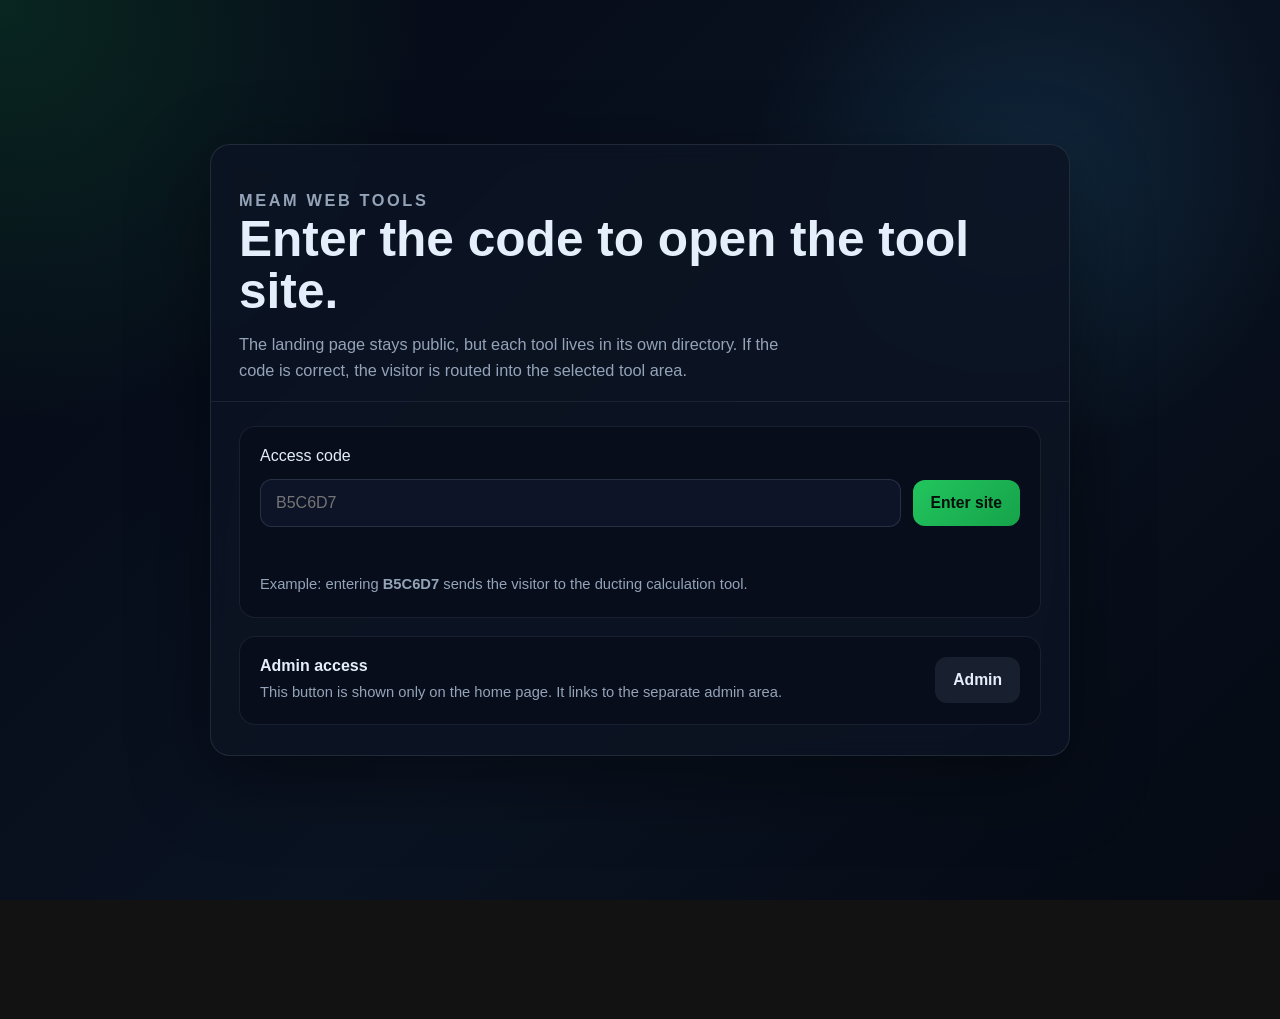
==== commit 7d1f5f3a: "Use cavity pressure for extraction fan duty" ====
--- a/tools/ducting-calculation/index.html
+++ b/tools/ducting-calculation/index.html
@@ -564,9 +564,16 @@
               </span>
             </label>
             <label class="input-row important">
-              <span>Fan static pressure</span>
-              <span class="input-control">
-                <input data-default-input="extractionStaticPressurePa" type="number" step="1" min="0" value="888" />
+              <span>Cavity abs pressure</span>
+              <span class="input-control">
+                <input data-default-input="extractionCavityAbsolutePressurePa" type="number" step="1" min="1" value="101225" />
+                <small>Pa</small>
+              </span>
+            </label>
+            <label class="input-row important">
+              <span>Recovery deltaP</span>
+              <span class="input-control">
+                <input data-default-input="extractionRecoveryPressureDropPa" type="number" step="1" min="0" value="290" />
                 <small>Pa</small>
               </span>
             </label>
@@ -602,7 +609,7 @@
               </span>
             </label>
             <label class="input-row">
-              <span>Air pressure</span>
+              <span>Ambient pressure</span>
               <span class="input-control">
                 <input data-default-input="extractionAirPressurePa" type="number" step="100" min="1" value="101325" />
                 <small>Pa</small>
@@ -628,6 +635,18 @@
             <div class="section-row estimate-row">
               <strong>Humid-air volume factor *</strong>
               <span><output data-extraction-output="humidAirVolumeFactor">0</output>x</span>
+            </div>
+            <div class="section-row estimate-row">
+              <strong>Cavity pressure lift *</strong>
+              <span><output data-extraction-output="cavityPressureLiftPa">0</output> Pa</span>
+            </div>
+            <div class="section-row estimate-row">
+              <strong>Recovery deltaP *</strong>
+              <span><output data-extraction-output="extractionRecoveryPressureDropPa">0</output> Pa</span>
+            </div>
+            <div class="section-row estimate-row">
+              <strong>DeltaP over fans *</strong>
+              <span><output data-extraction-output="extractionFanDeltaPPa">0</output> Pa</span>
             </div>
             <div class="section-row estimate-row">
               <strong>Corrected wet-air volume *</strong>
@@ -659,6 +678,6 @@
     </section>
   </main>
 
-  <script type="module" src="./app.js?v=phase7-extraction"></script>
+  <script type="module" src="./app.js?v=phase7-cavity-pressure"></script>
 </body>
 </html>
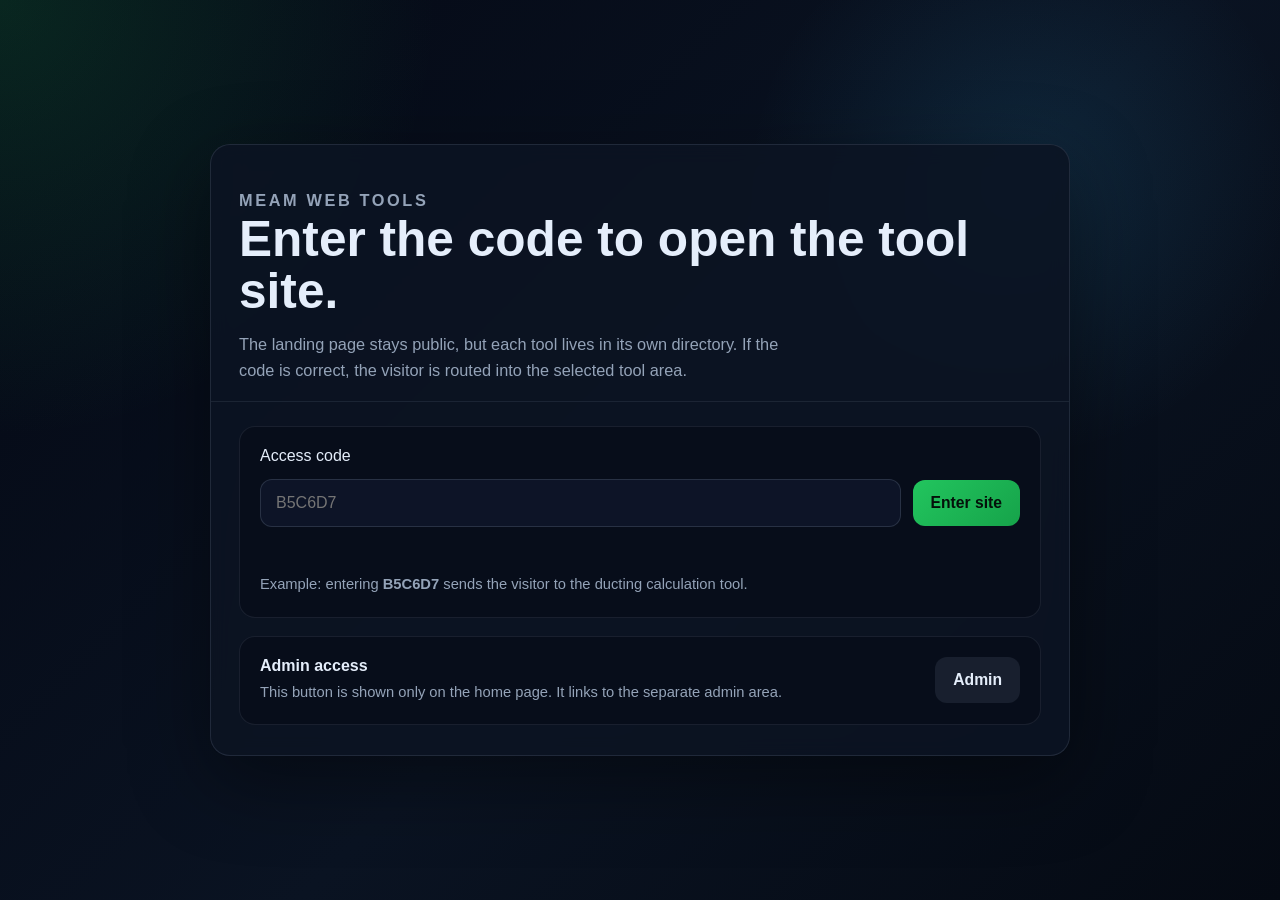
==== commit 180636f3: "2026_06_07_@_23-59-55" ====
--- a/tools/ducting-calculation/index.html
+++ b/tools/ducting-calculation/index.html
@@ -528,6 +528,40 @@
         <p class="panel-note">
           Magnetron cooling is calculated from editable heat load, airflow, ambient temperature, and outlet temperature limit.
         </p>
+        <div class="summary-board" aria-label="First results summary">
+          <div class="section-row estimate-row">
+            <strong>Push required flow *</strong>
+            <span><output data-summary-output="requiredPushAirflowM3h">0</output> m3/h</span>
+          </div>
+          <div class="section-row">
+            <strong>Magnetron airflow</strong>
+            <span><output data-summary-output="magnetronAirflowM3h">0</output> m3/h</span>
+          </div>
+          <div class="section-row">
+            <strong>Serial cavity airflow</strong>
+            <span><output data-summary-output="serialCavityAirflowM3h">0</output> m3/h</span>
+          </div>
+          <div class="section-row estimate-row">
+            <strong>Extraction wet airflow *</strong>
+            <span><output data-summary-output="correctedWetAirVolumeFlowM3h">0</output> m3/h</span>
+          </div>
+          <div class="section-row estimate-row" data-summary-extraction-margin-row>
+            <strong>Extraction margin *</strong>
+            <span><output data-summary-output="extractionCapacityMarginM3h">0</output> m3/h</span>
+          </div>
+          <div class="section-row">
+            <strong>Magnetron outlet temp</strong>
+            <span><output data-summary-output="outletTemperatureC">0</output> degrees C</span>
+          </div>
+          <div class="section-row">
+            <strong>Cavity pressure target</strong>
+            <span><output data-summary-output="targetCavityPressurePa">0</output> Pa</span>
+          </div>
+          <div class="section-row" data-summary-overall-row>
+            <strong>Overall status</strong>
+            <span><output data-summary-output="overallStatus">Not calculated</output></span>
+          </div>
+        </div>
         <p class="panel-note estimate-note">* Italic values are estimates. Real fan speed is controlled by PLC PID targeting approximately -2 to -10 Pa.</p>
         <ul class="warning-list" data-cooling-warnings></ul>
         <ul class="warning-list" data-push-warnings></ul>
--- a/tools/ducting-calculation/styles.css
+++ b/tools/ducting-calculation/styles.css
@@ -212,17 +212,15 @@
 
 .results-panel {
   grid-column: 4;
-  grid-row: 1;
+  grid-row: 1 / 5;
   align-self: start;
-  max-height: 220px;
+  max-height: calc(100vh - 72px);
   overflow: auto;
 }
 
 .extraction-panel {
-  grid-column: 4;
-  grid-row: 2 / 4;
-  max-height: 663px;
-  overflow: auto;
+  grid-column: 1 / 4;
+  grid-row: 4;
 }
 
 .panel-header {
@@ -412,7 +410,7 @@
 
 .extraction-grid {
   display: grid;
-  grid-template-columns: 1fr;
+  grid-template-columns: minmax(520px, 0.95fr) minmax(620px, 1.05fr);
   gap: 6px;
   padding: 6px;
 }
@@ -458,11 +456,16 @@
 }
 
 .section-stack,
-.status-board {
+.status-board,
+.summary-board {
   display: grid;
   gap: 1px;
   padding: 1px;
   background: var(--line);
+}
+
+.summary-board {
+  margin: 6px;
 }
 
 .section-row {
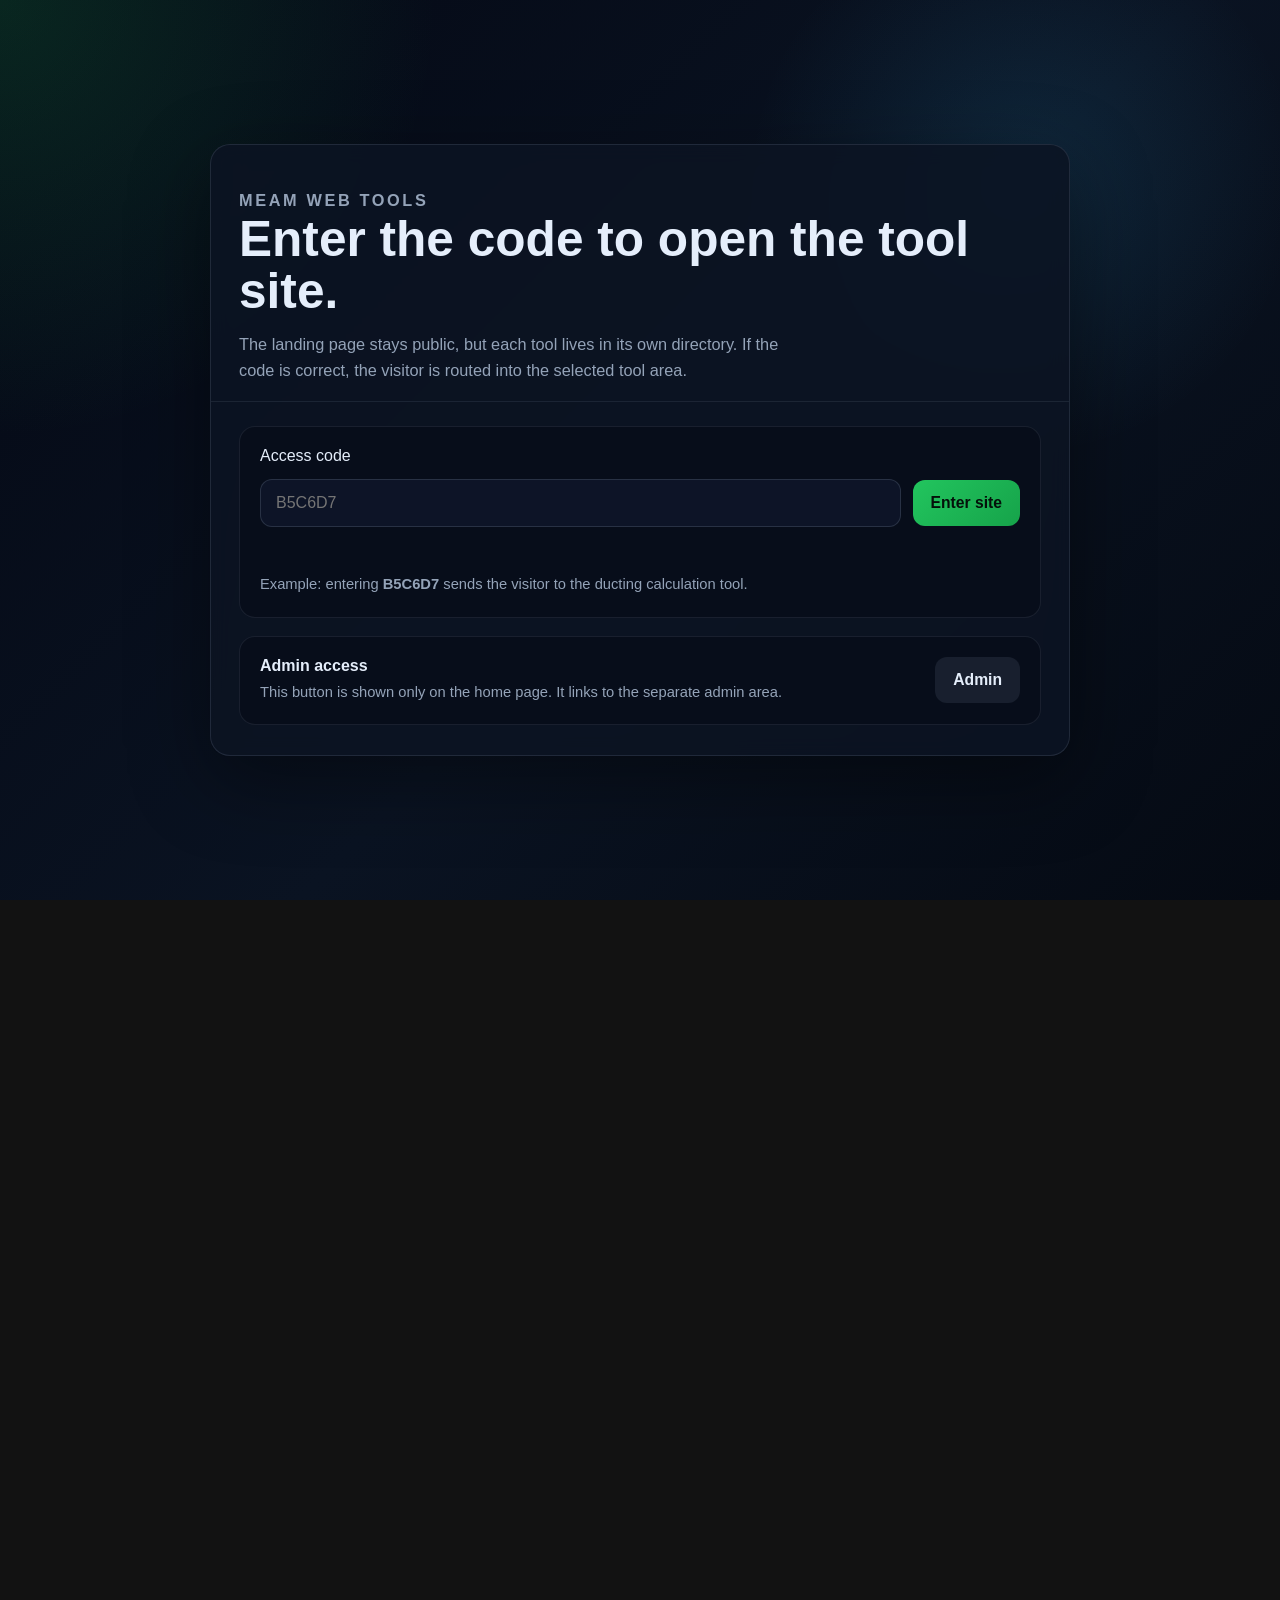
==== commit b32eba32: "Set current working ducting defaults" ====
--- a/tools/ducting-calculation/index.html
+++ b/tools/ducting-calculation/index.html
@@ -38,7 +38,7 @@
         <div class="overview-grid">
           <article class="metric-tile">
             <span class="metric-label">Reference system</span>
-            <strong data-default="magnetronCount">200</strong>
+            <strong data-default="magnetronCount">230</strong>
             <span>magnetrons</span>
           </article>
           <article class="metric-tile">
@@ -181,7 +181,7 @@
             <label class="input-row">
               <span>Number of magnetrons</span>
               <span class="input-control">
-                <input data-default-input="magnetronCount" type="number" step="1" min="0" value="200" />
+                <input data-default-input="magnetronCount" type="number" step="1" min="0" value="230" />
                 <small>pcs</small>
               </span>
             </label>
@@ -202,7 +202,7 @@
             <label class="input-row important">
               <span>Total heat load to cooling air</span>
               <span class="input-control">
-                <input data-default-input="heatLoadKw" type="number" step="1" min="0" value="0" />
+                <input data-default-input="heatLoadKw" type="number" step="1" min="0" value="120" />
                 <small>kW</small>
               </span>
             </label>
@@ -218,7 +218,7 @@
             <label class="input-row">
               <span>Target airflow per magnetron</span>
               <span class="input-control">
-                <input data-default-input="targetAirflowPerMagnetronM3h" type="number" step="0.1" min="0" value="57.5" />
+                <input data-default-input="targetAirflowPerMagnetronM3h" type="number" step="0.1" min="0" value="57.8" />
                 <small>m3/h</small>
               </span>
             </label>
@@ -450,7 +450,7 @@
             <label class="input-row important">
               <span>Magnetron air open L</span>
               <span class="input-control">
-                <input data-default-input="magnetronAirOpeningLengthM" type="number" step="0.01" min="0" value="1" />
+                <input data-default-input="magnetronAirOpeningLengthM" type="number" step="0.01" min="0" value="20" />
                 <small>m</small>
               </span>
             </label>
@@ -579,7 +579,7 @@
             <label class="input-row">
               <span>Extraction fans</span>
               <span class="input-control">
-                <input data-default-input="extractionFanCount" type="number" step="1" min="0" value="3" />
+                <input data-default-input="extractionFanCount" type="number" step="1" min="0" value="4" />
                 <small>pcs</small>
               </span>
             </label>
@@ -638,7 +638,7 @@
             <label class="input-row important">
               <span>Absolute moisture</span>
               <span class="input-control">
-                <input data-default-input="extractionAbsoluteMoistureGKg" type="number" step="1" min="0" value="80" />
+                <input data-default-input="extractionAbsoluteMoistureGKg" type="number" step="1" min="0" value="60" />
                 <small>g/kg</small>
               </span>
             </label>
@@ -712,6 +712,6 @@
     </section>
   </main>
 
-  <script type="module" src="./app.js?v=phase7-cavity-pressure"></script>
+  <script type="module" src="./app.js?v=working-defaults"></script>
 </body>
 </html>
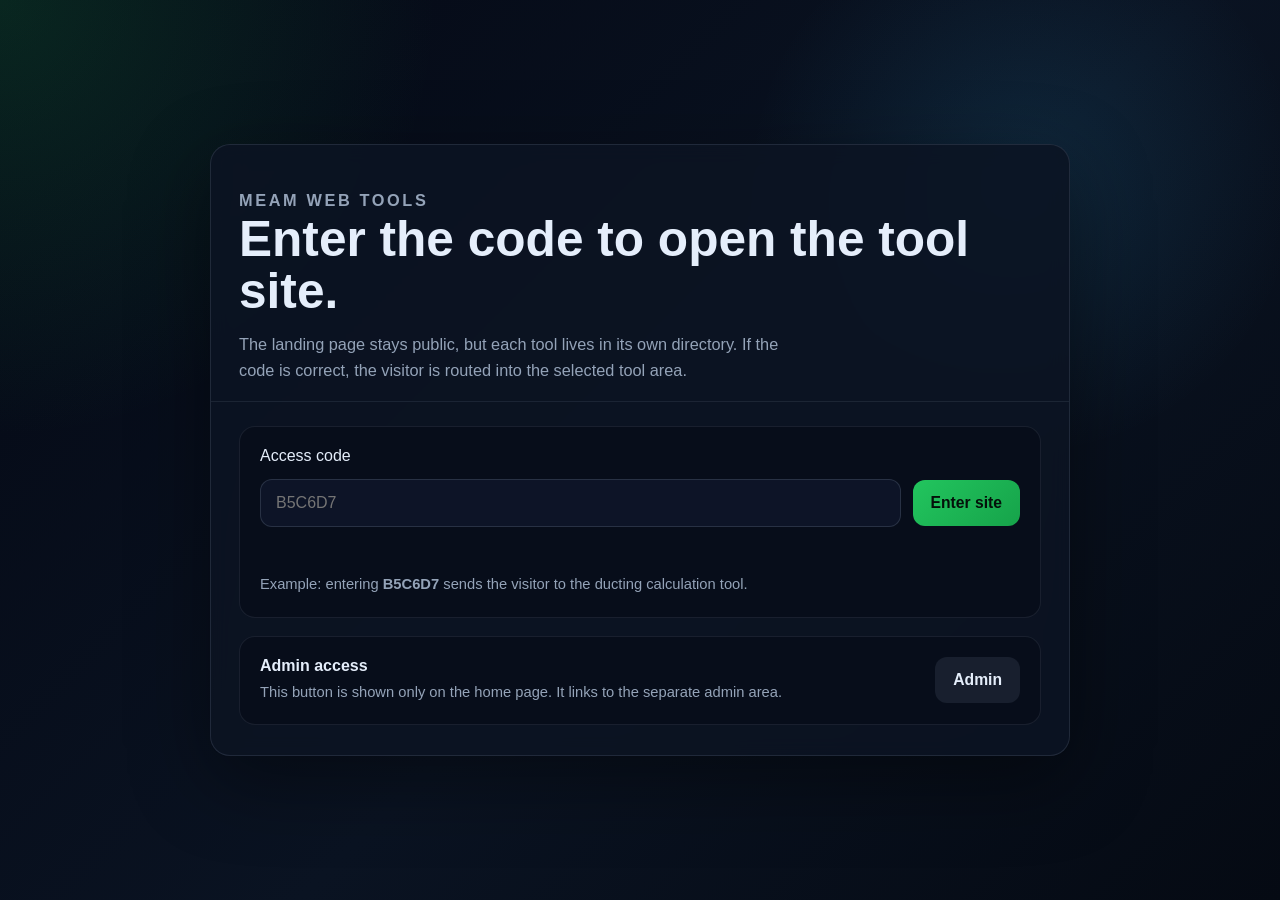
==== commit 0aa87a27: "Add Phase 9b HX sizing and RICH calibration groundwork" ====
--- a/tools/ducting-calculation/index.html
+++ b/tools/ducting-calculation/index.html
@@ -709,6 +709,203 @@
           </div>
         </div>
       </section>
+
+      <section class="panel hx-panel" aria-labelledby="hx-title">
+        <div class="panel-header compact">
+          <h2 id="hx-title">Heat Exchanger Control (Phase 9b)</h2>
+          <span class="panel-state">Cross-flow</span>
+        </div>
+        <div class="split-grid">
+          <form class="defaults-form" data-hx-form>
+            <label class="input-row wide-form-row">
+              <span>Candidate name</span>
+              <span class="input-control text-control">
+                <input data-default-input="heatExchangerCandidateName" type="text" value="Recuperator N8080 -101040 E2" />
+              </span>
+            </label>
+            <label class="input-row">
+              <span>Outside air temperature</span>
+              <span class="input-control">
+                <input data-default-input="outsideAirTemperatureC" type="number" step="0.1" value="10" />
+                <small>degrees C</small>
+              </span>
+            </label>
+            <label class="input-row">
+              <span>Outside air RH</span>
+              <span class="input-control">
+                <input data-default-input="outsideAirRelativeHumidityPercent" type="number" step="1" min="0" max="100" value="80" />
+                <small>%</small>
+              </span>
+            </label>
+            <label class="input-row important">
+              <span>Dry outlet target</span>
+              <span class="input-control">
+                <input data-default-input="targetDryOutletTemperatureC" type="number" step="0.1" value="20" />
+                <small>degrees C</small>
+              </span>
+            </label>
+            <label class="input-row">
+              <span>HX effectiveness</span>
+              <span class="input-control">
+                <input data-default-input="heatExchangerEffectiveness" type="number" step="0.01" min="0" max="1" value="0.6" />
+                <small>0-1</small>
+              </span>
+            </label>
+            <label class="input-row">
+              <span>Overall U-value</span>
+              <span class="input-control">
+                <input data-default-input="heatExchangerOverallUValueWm2K" type="number" step="1" min="1" value="35" />
+                <small>W/m2K</small>
+              </span>
+            </label>
+            <label class="input-row">
+              <span>Wet face velocity</span>
+              <span class="input-control">
+                <input data-default-input="heatExchangerWetFaceVelocityMs" type="number" step="0.1" min="0.1" value="2.5" />
+                <small>m/s</small>
+              </span>
+            </label>
+            <label class="input-row">
+              <span>Dry face velocity</span>
+              <span class="input-control">
+                <input data-default-input="heatExchangerDryFaceVelocityMs" type="number" step="0.1" min="0.1" value="2.5" />
+                <small>m/s</small>
+              </span>
+            </label>
+            <label class="input-row important">
+              <span>Candidate width</span>
+              <span class="input-control">
+                <input data-default-input="heatExchangerCandidateWidthM" type="number" step="0.01" min="0.1" value="1.1" />
+                <small>m</small>
+              </span>
+            </label>
+            <label class="input-row important">
+              <span>Candidate height</span>
+              <span class="input-control">
+                <input data-default-input="heatExchangerCandidateHeightM" type="number" step="0.01" min="0.1" value="1.1" />
+                <small>m</small>
+              </span>
+            </label>
+            <label class="input-row">
+              <span>Active area factor</span>
+              <span class="input-control">
+                <input data-default-input="heatExchangerActiveAreaFactor" type="number" step="0.01" min="0.1" max="1" value="0.9" />
+                <small>0-1</small>
+              </span>
+            </label>
+            <label class="input-row">
+              <span>Bypass flow</span>
+              <span class="input-control">
+                <input data-default-input="heatExchangerBypassPercent" type="number" step="1" min="0" max="95" value="0" />
+                <small>%</small>
+              </span>
+            </label>
+            <label class="input-row">
+              <span>RICH recovered heat</span>
+              <span class="input-control">
+                <input data-default-input="richCalibrationRecoveredHeatKw" type="number" step="0.1" min="0" value="164.6" />
+                <small>kW</small>
+              </span>
+            </label>
+            <label class="input-row">
+              <span>RICH LMTD</span>
+              <span class="input-control">
+                <input data-default-input="richCalibrationLMTDC" type="number" step="0.1" min="0" value="33" />
+                <small>degrees C</small>
+              </span>
+            </label>
+            <label class="input-row">
+              <span>Hot outside warning</span>
+              <span class="input-control">
+                <input data-default-input="hotOutsideWarningTemperatureC" type="number" step="0.1" value="28" />
+                <small>degrees C</small>
+              </span>
+            </label>
+            <label class="input-row">
+              <span>Hot outside fail</span>
+              <span class="input-control">
+                <input data-default-input="hotOutsideFailTemperatureC" type="number" step="0.1" value="30" />
+                <small>degrees C</small>
+              </span>
+            </label>
+          </form>
+          <div class="section-stack" aria-label="Heat exchanger outputs">
+            <div class="section-row">
+              <strong>Dry outlet predicted</strong>
+              <span><output data-hx-output="dryOutletTemperatureC">0</output> degrees C</span>
+            </div>
+            <div class="section-row">
+              <strong>Wet outlet predicted</strong>
+              <span><output data-hx-output="wetOutletTemperatureC">0</output> degrees C</span>
+            </div>
+            <div class="section-row estimate-row">
+              <strong>Condensate flow *</strong>
+              <span><output data-hx-output="condensateFlowKgH">0</output> kg/h</span>
+            </div>
+            <div class="section-row estimate-row">
+              <strong>Recovered heat *</strong>
+              <span><output data-hx-output="recoveredHeatKw">0</output> kW</span>
+            </div>
+            <div class="section-row estimate-row">
+              <strong>Required thermal surface *</strong>
+              <span><output data-hx-output="requiredThermalSurfaceM2">0</output> m2</span>
+            </div>
+            <div class="section-row estimate-row">
+              <strong>Required wet-side face area *</strong>
+              <span><output data-hx-output="requiredWetFaceAreaM2">0</output> m2</span>
+            </div>
+            <div class="section-row estimate-row">
+              <strong>Required dry-side face area *</strong>
+              <span><output data-hx-output="requiredDryFaceAreaM2">0</output> m2</span>
+            </div>
+            <div class="section-row estimate-row">
+              <strong>Candidate gross face area *</strong>
+              <span><output data-hx-output="candidateGrossFaceAreaM2">0</output> m2</span>
+            </div>
+            <div class="section-row estimate-row">
+              <strong>Candidate effective area *</strong>
+              <span><output data-hx-output="candidateEffectiveFaceAreaM2">0</output> m2</span>
+            </div>
+            <div class="section-row estimate-row">
+              <strong>Wet face velocity on candidate *</strong>
+              <span><output data-hx-output="candidateWetFaceVelocityMs">0</output> m/s</span>
+            </div>
+            <div class="section-row estimate-row">
+              <strong>Dry face velocity on candidate *</strong>
+              <span><output data-hx-output="candidateDryFaceVelocityMs">0</output> m/s</span>
+            </div>
+            <div class="section-row estimate-row">
+              <strong>Candidate wet area margin *</strong>
+              <span><output data-hx-output="wetFaceAreaMarginM2">0</output> m2</span>
+            </div>
+            <div class="section-row estimate-row">
+              <strong>Candidate dry area margin *</strong>
+              <span><output data-hx-output="dryFaceAreaMarginM2">0</output> m2</span>
+            </div>
+            <div class="section-row estimate-row">
+              <strong>Candidate name *</strong>
+              <span><output data-hx-output="candidateName">-</output></span>
+            </div>
+            <div class="section-row estimate-row">
+              <strong>Candidate section status *</strong>
+              <span><output data-hx-output="candidateSectionStatus">Unknown</output></span>
+            </div>
+            <div class="section-row estimate-row">
+              <strong>RICH implied UA *</strong>
+              <span><output data-hx-output="richImpliedUAKwK">0</output> kW/K</span>
+            </div>
+            <div class="section-row estimate-row">
+              <strong>RICH-implied U-value *</strong>
+              <span><output data-hx-output="richImpliedUValueWm2K">0</output> W/m2K</span>
+            </div>
+            <div class="section-row estimate-row">
+              <strong>Recommended line speed *</strong>
+              <span><output data-hx-output="recommendedLineSpeedPercent">0</output>%</span>
+            </div>
+          </div>
+        </div>
+        <ul class="warning-list" data-hx-warnings></ul>
+      </section>
     </section>
   </main>
 
--- a/tools/ducting-calculation/styles.css
+++ b/tools/ducting-calculation/styles.css
@@ -212,7 +212,7 @@
 
 .results-panel {
   grid-column: 4;
-  grid-row: 1 / 5;
+  grid-row: 1 / 6;
   align-self: start;
   max-height: calc(100vh - 72px);
   overflow: auto;
@@ -221,6 +221,11 @@
 .extraction-panel {
   grid-column: 1 / 4;
   grid-row: 4;
+}
+
+.hx-panel {
+  grid-column: 1 / 4;
+  grid-row: 5;
 }
 
 .panel-header {
